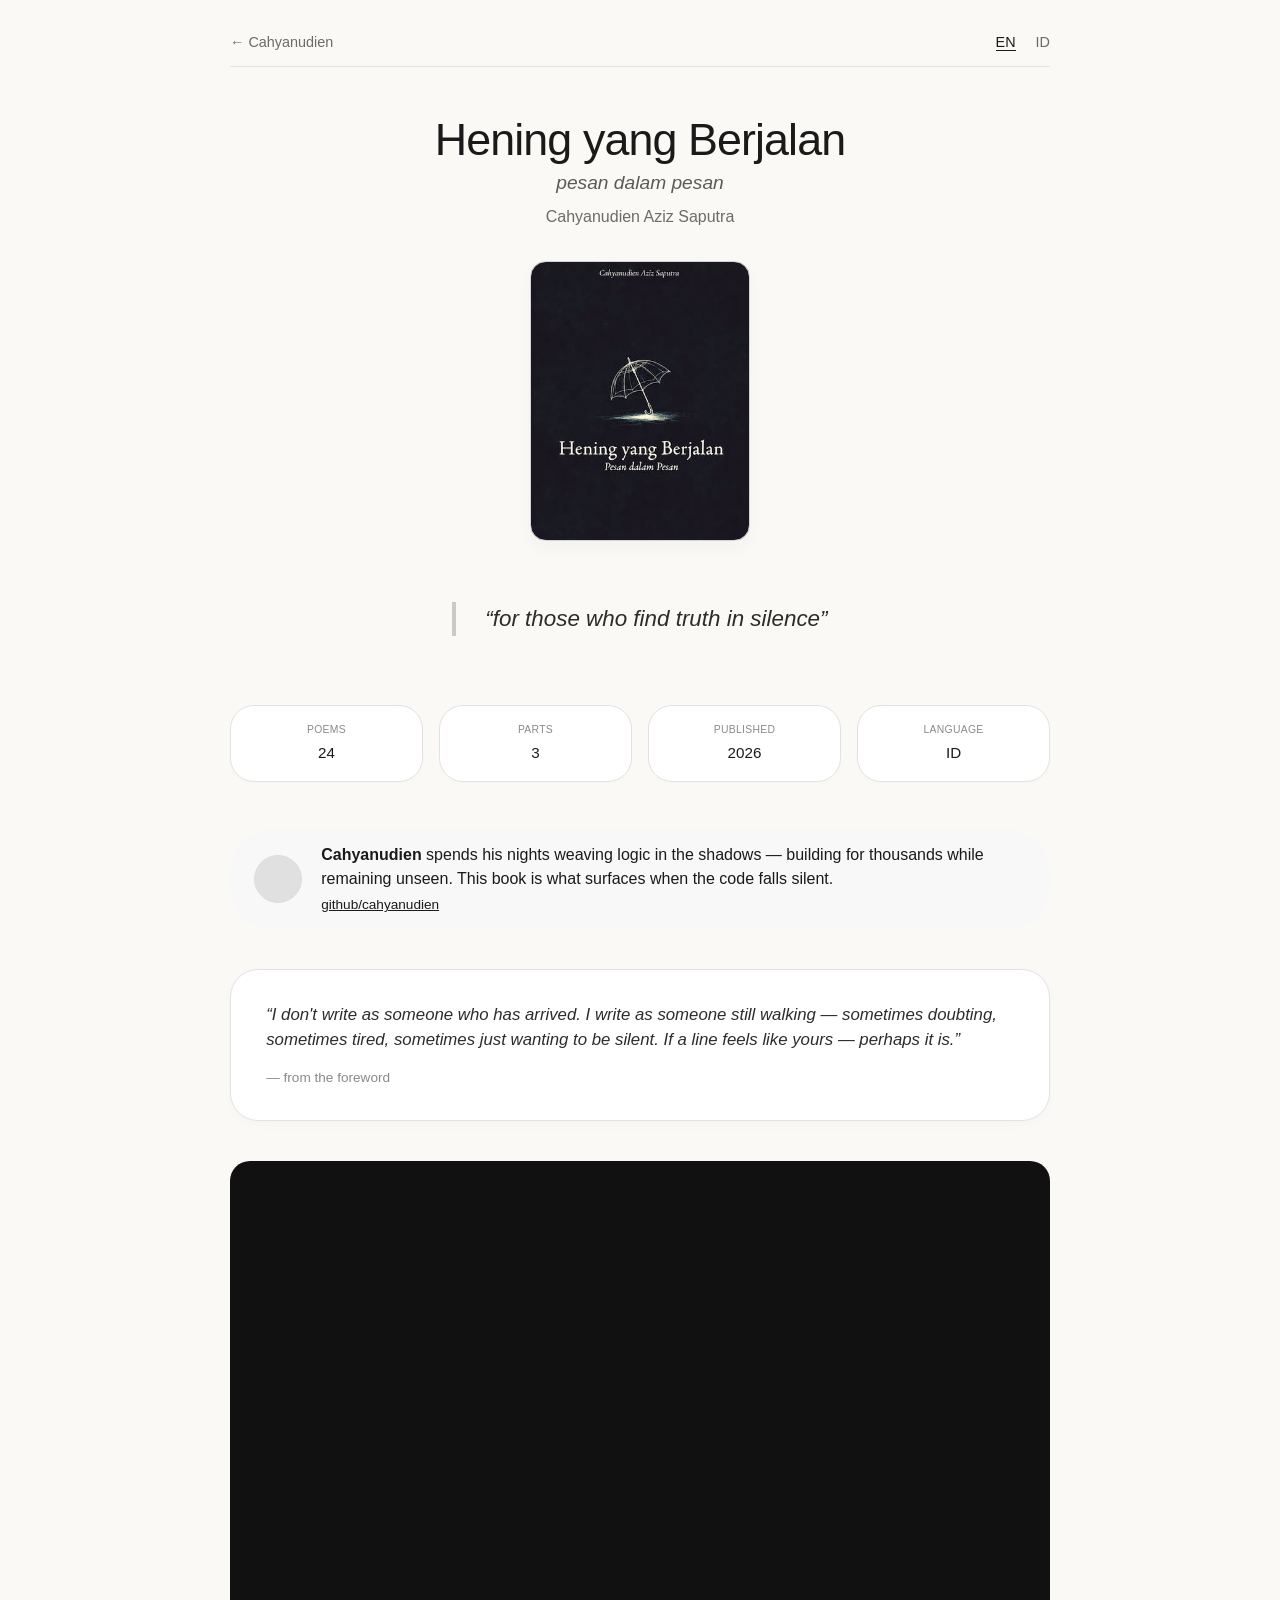
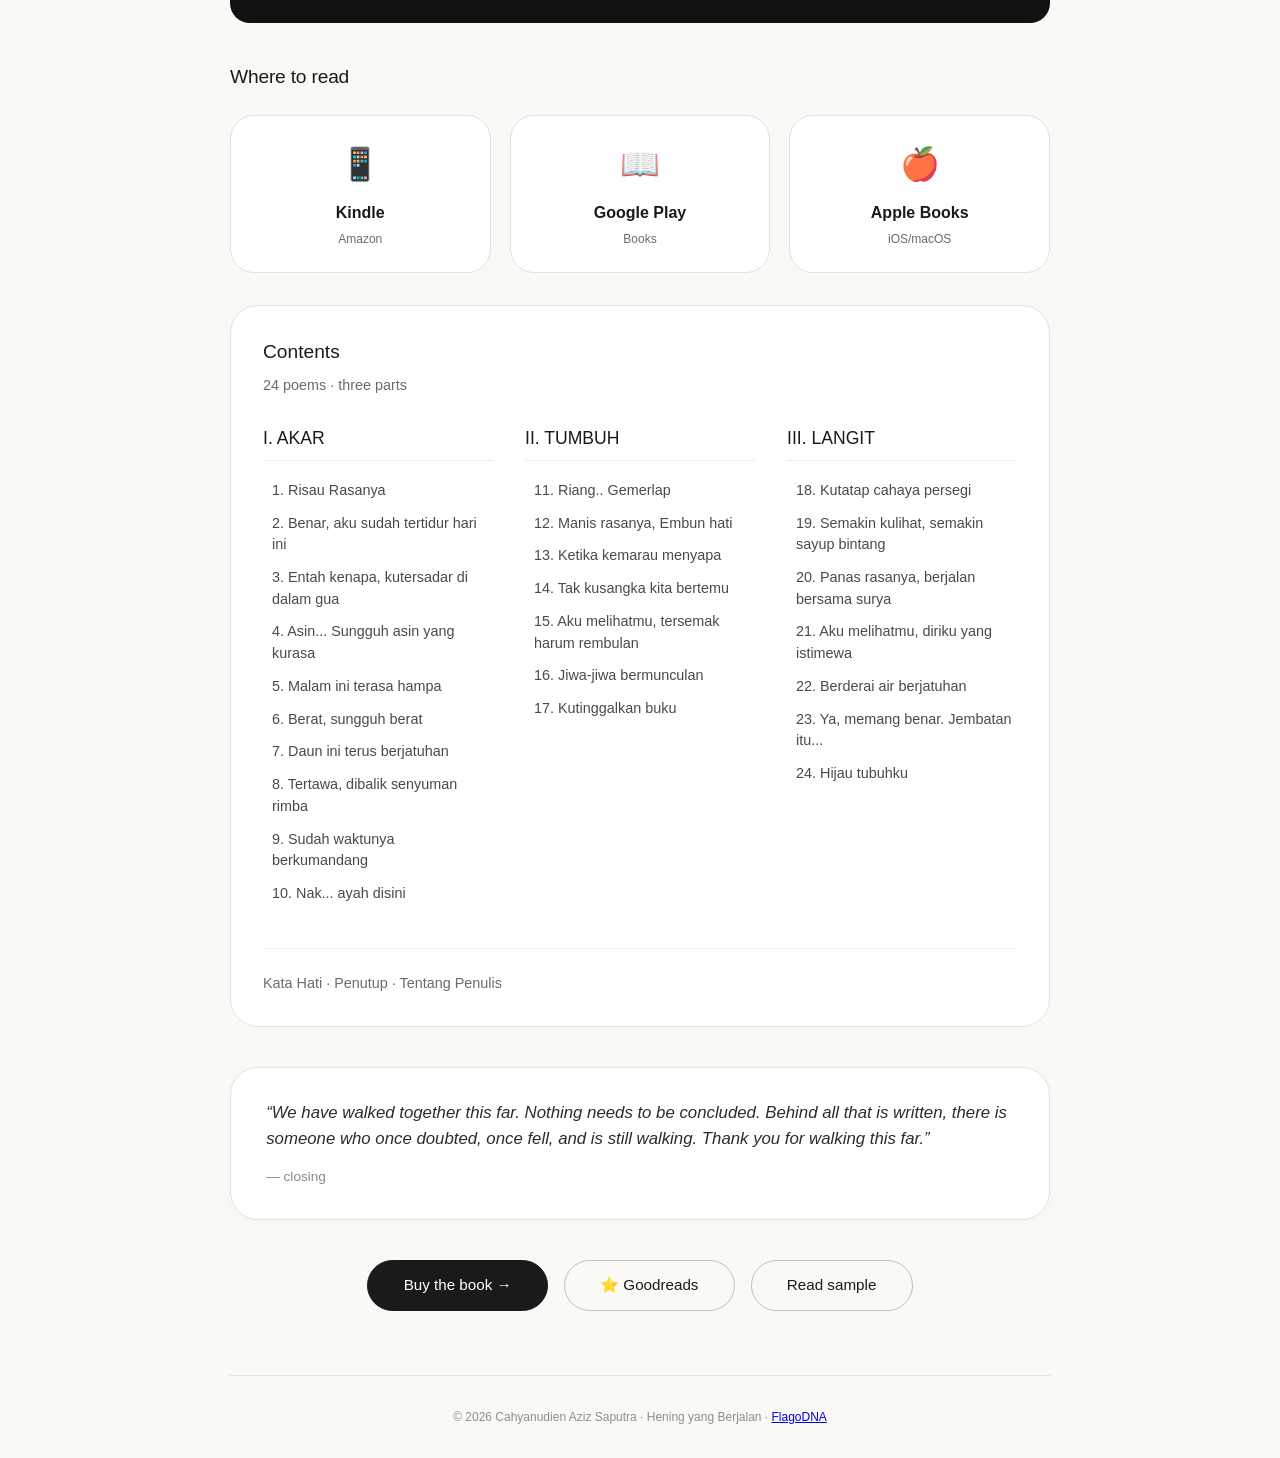
==== index.html @ bdee7c88 "first commit" ====
<!DOCTYPE html>
<html lang="en">
  <head>
    <meta charset="UTF-8" />
    <meta name="viewport" content="width=device-width, initial-scale=1.0" />
    <title>Hening yang Berjalan · Cahyanudien</title>
    <meta
      name="description"
      content="Official landing for the book Hening yang Berjalan by Cahyanudien — poetry born from silence."
    />

    <!-- Favicon -->
    <link rel="icon" type="image/png" href="/favicon.png" />

    <!-- Open Graph / social -->
    <meta
      property="og:title"
      content="Hening yang Berjalan: pesan dalam pesan"
    />
    <meta
      property="og:description"
      content="A book by Cahyanudien — for those who find truth in silence"
    />
    <meta
      property="og:url"
      content="https://github.com/cahyanudien/hening-yang-berjalan"
    />
    <meta property="og:type" content="book" />
    <meta
      property="og:image"
      content="https://github.com/cahyanudien/hening-yang-berjalan/raw/main/assets/cover.jpg"
    />

    <!-- Schema.org for SEO (Book + Person) -->
    <script type="application/ld+json">
      {
        "@context": "https://schema.org",
        "@type": "Book",
        "name": "Hening yang Berjalan: pesan dalam pesan",
        "author": {
          "@type": "Person",
          "name": "Cahyanudien Aziz Saputra",
          "sameAs": [
            "https://flagodna.com",
            "https://github.com/cahyanudien",
            "https://linkedin.com/in/cahyanudien"
          ]
        },
        "description": "A philosophical poetry collection exploring silence, logic, and the unseen.",
        "genre": ["Poetry", "Philosophy"],
        "inLanguage": "en",
        "url": "https://github.com/cahyanudien/hening-yang-berjalan"
      }
    </script>
    <link rel="stylesheet" href="/assets/style.css" />
  </head>
  <body>
    <div class="container">
      <!-- top bar with language switcher -->
      <div class="top-bar">
        <div class="back-home">
          <a href="https://cahyanudien.github.io">← Cahyanudien</a>
        </div>
        <div class="lang-switch">
          <a href="./" class="active">EN</a>
          <a href="./id/">ID</a>
        </div>
      </div>

      <!-- hero section with subtitle -->
      <div class="hero">
        <h1 class="book-title">Hening yang Berjalan</h1>
        <div class="book-subtitle">pesan dalam pesan</div>
        <div class="author-name">Cahyanudien Aziz Saputra</div>
        <div class="cover-block" title="book cover"></div>
        <div class="pull-quote">“for those who find truth in silence”</div>
      </div>

      <!-- info cards (poetry count = 24 poems) -->
      <div class="info-grid">
        <div class="info-card">
          <div class="info-label">poems</div>
          <div class="info-value">24</div>
        </div>
        <div class="info-card">
          <div class="info-label">parts</div>
          <div class="info-value">3</div>
        </div>
        <div class="info-card">
          <div class="info-label">published</div>
          <div class="info-value">2026</div>
        </div>
        <div class="info-card">
          <div class="info-label">language</div>
          <div class="info-value">ID</div>
        </div>
      </div>

      <!-- author snippet -->
      <div class="author-snippet">
        <div class="author-avatar"></div>
        <div>
          <p>
            <strong>Cahyanudien</strong> spends his nights weaving logic in the
            shadows — building for thousands while remaining unseen. This book
            is what surfaces when the code falls silent.
          </p>
          <p style="font-size: 0.85rem; margin-top: 0.3rem">
            <a href="https://github.com/cahyanudien" style="color: #1a1a1a"
              >github/cahyanudien</a
            >
          </p>
        </div>
      </div>

      <!-- INTRO CARD -->
      <div class="intro-card">
        <p>
          “I don't write as someone who has arrived. I write as someone still
          walking — sometimes doubting, sometimes tired, sometimes just wanting
          to be silent. If a line feels like yours — perhaps it is.”
        </p>
        <div class="attribution">— from the foreword</div>
      </div>

      <!-- YouTube embed -->
      <div class="video-wrapper">
        <iframe
          src="https://www.youtube.com/embed/VIDEO_ID"
          title="Hening yang Berjalan"
          allowfullscreen
        ></iframe>
      </div>

      <!-- where to buy / read cards (Apple Books instead of GitHub read) -->
      <div class="section-title" id="purchase-books">Where to read</div>
      <div class="purchase-grid">
        <a href="#" class="purchase-card">
          <span class="purchase-icon">📱</span>
          <span class="purchase-title">Kindle</span>
          <span class="purchase-sub">Amazon</span>
        </a>
        <a href="#" class="purchase-card">
          <span class="purchase-icon">📖</span>
          <span class="purchase-title">Google Play</span>
          <span class="purchase-sub">Books</span>
        </a>
        <a href="#" class="purchase-card">
          <span class="purchase-icon">🍎</span>
          <span class="purchase-title">Apple Books</span>
          <span class="purchase-sub">iOS/macOS</span>
        </a>
      </div>

      <!-- FULL TABLE OF CONTENTS (24 poems) -->
      <div class="toc-full">
        <div style="font-size: 1.2rem; font-weight: 480; margin-bottom: 0.5rem">
          Contents
        </div>
        <div style="color: #6b6b6b; font-size: 0.9rem; margin-bottom: 1rem">
          24 poems · three parts
        </div>

        <div class="toc-grid">
          <!-- Part I: Akar (10 poems) -->
          <div class="toc-part">
            <h3>I. AKAR</h3>
            <ul>
              <li>1. Risau Rasanya</li>
              <li>2. Benar, aku sudah tertidur hari ini</li>
              <li>3. Entah kenapa, kutersadar di dalam gua</li>
              <li>4. Asin... Sungguh asin yang kurasa</li>
              <li>5. Malam ini terasa hampa</li>
              <li>6. Berat, sungguh berat</li>
              <li>7. Daun ini terus berjatuhan</li>
              <li>8. Tertawa, dibalik senyuman rimba</li>
              <li>9. Sudah waktunya berkumandang</li>
              <li>10. Nak... ayah disini</li>
            </ul>
          </div>
          <!-- Part II: Tumbuh (7 poems) -->
          <div class="toc-part">
            <h3>II. TUMBUH</h3>
            <ul>
              <li>11. Riang.. Gemerlap</li>
              <li>12. Manis rasanya, Embun hati</li>
              <li>13. Ketika kemarau menyapa</li>
              <li>14. Tak kusangka kita bertemu</li>
              <li>15. Aku melihatmu, tersemak harum rembulan</li>
              <li>16. Jiwa-jiwa bermunculan</li>
              <li>17. Kutinggalkan buku</li>
            </ul>
          </div>
          <!-- Part III: Langit (7 poems) -->
          <div class="toc-part">
            <h3>III. LANGIT</h3>
            <ul>
              <li>18. Kutatap cahaya persegi</li>
              <li>19. Semakin kulihat, semakin sayup bintang</li>
              <li>20. Panas rasanya, berjalan bersama surya</li>
              <li>21. Aku melihatmu, diriku yang istimewa</li>
              <li>22. Berderai air berjatuhan</li>
              <li>23. Ya, memang benar. Jembatan itu...</li>
              <li>24. Hijau tubuhku</li>
            </ul>
          </div>
        </div>
        <div
          style="
            margin-top: 2rem;
            font-size: 0.9rem;
            color: #6b6b6b;
            border-top: 1px solid #eee;
            padding-top: 1.5rem;
          "
        >
          <span>Kata Hati · Penutup · Tentang Penulis</span>
        </div>
      </div>

      <!-- OUTRO CARD -->
      <div class="outro-card">
        <p>
          “We have walked together this far. Nothing needs to be concluded.
          Behind all that is written, there is someone who once doubted, once
          fell, and is still walking. Thank you for walking this far.”
        </p>
        <div class="attribution">— closing</div>
      </div>

      <!-- call to action buttons -->
      <div class="action-row">
        <a href="#purchase-books" class="btn-primary"> Buy the book → </a>
        <a href="#" class="btn-secondary"> ⭐ Goodreads </a>
        <a href="#" class="btn-secondary"> Read sample </a>
      </div>

      <!-- footer -->
      <div class="footer">
        © 2026 Cahyanudien Aziz Saputra · Hening yang Berjalan ·
        <a href="https://flagodna.com">FlagoDNA</a>
      </div>
    </div>
  </body>
</html>
---- assets/style.css ----
* {
      margin: 0;
      padding: 0;
      box-sizing: border-box;
  }

  body {
      background: #faf9f6;
      color: #1a1a1a;
      font-family: "Inter", -apple-system, BlinkMacSystemFont, "Segoe UI",
          Roboto, sans-serif;
      line-height: 1.5;
      display: flex;
      flex-direction: column;
      align-items: center;
      padding: 2rem 1.2rem;
  }

  .container {
      max-width: 820px;
      width: 100%;
  }

  /* ----- navigation & language ----- */
  .top-bar {
      display: flex;
      justify-content: space-between;
      align-items: center;
      margin-bottom: 3rem;
      padding-bottom: 0.8rem;
      border-bottom: 1px solid #e2e2e2;
      font-size: 0.9rem;
  }

  .back-home a {
      color: #6b6b6b;
      text-decoration: none;
      display: inline-flex;
      align-items: center;
      gap: 0.3rem;
  }

  .back-home a:hover {
      color: #1a1a1a;
  }

  .lang-switch a {
      color: #6b6b6b;
      text-decoration: none;
      margin-left: 1rem;
  }

  .lang-switch a.active {
      color: #1a1a1a;
      font-weight: 500;
      border-bottom: 1px solid #1a1a1a;
  }

  /* ----- hero / cover area ----- */
  .hero {
      display: flex;
      flex-direction: column;
      align-items: center;
      text-align: center;
      margin-bottom: 2.5rem;
  }

  .book-title {
      font-size: 2.8rem;
      font-weight: 470;
      letter-spacing: -0.02em;
      line-height: 1.1;
      margin-bottom: 0.25rem;
  }

  .book-subtitle {
      font-size: 1.2rem;
      font-weight: 350;
      color: #5a5a5a;
      font-style: italic;
      margin-bottom: 0.5rem;
  }

  .author-name {
      font-size: 1rem;
      color: #6b6b6b;
      margin-bottom: 2rem;
  }

  .cover-block {
      width: 220px;
      height: 280px;
      background: #eaeae5;
      border: 1px solid #d4d4d4;
      border-radius: 16px;
      display: flex;
      align-items: center;
      justify-content: center;
      color: #6b6b6b;
      font-style: italic;
      font-size: 0.9rem;
      box-shadow: 0 8px 20px rgba(0, 0, 0, 0.03);
      margin-bottom: 2rem;
      background-image: url("/assets/cover.jpg");
      background-size: cover;
      background-position: center;
  }

  .pull-quote {
      font-size: 1.4rem;
      font-style: italic;
      color: #2c2c2c;
      max-width: 580px;
      margin: 1.8rem auto;
      border-left: 4px solid #c9c9c9;
      padding-left: 1.8rem;
      text-align: left;
      font-weight: 350;
  }

  /* ----- info cards (minimal stats) ----- */
  .info-grid {
      display: grid;
      grid-template-columns: repeat(4, 1fr);
      gap: 1rem;
      margin: 2.5rem 0 3rem 0;
  }

  .info-card {
      background: #ffffff;
      border: 1px solid #e2e2e2;
      border-radius: 24px;
      padding: 1rem 0.5rem;
      text-align: center;
      box-shadow: 0 2px 6px rgba(0, 0, 0, 0.01);
  }

  .info-label {
      font-size: 0.65rem;
      text-transform: uppercase;
      letter-spacing: 0.03em;
      color: #8a8a8a;
      margin-bottom: 0.3rem;
  }

  .info-value {
      font-size: 0.95rem;
      font-weight: 450;
      color: #1a1a1a;
  }

  /* ----- youtube embed (responsive) ----- */
  .video-wrapper {
      margin: 2.5rem 0;
      position: relative;
      padding-bottom: 56.25%;
      height: 0;
      background: #111;
      border-radius: 20px;
      overflow: hidden;
  }

  .video-wrapper iframe {
      position: absolute;
      top: 0;
      left: 0;
      width: 100%;
      height: 100%;
      border: 0;
  }

  /* ----- purchase cards (kindle, apple books, github) ----- */
  .section-title {
      font-size: 1.2rem;
      font-weight: 480;
      margin: 2.5rem 0 1.2rem 0;
      letter-spacing: -0.01em;
  }

  .purchase-grid {
      display: grid;
      grid-template-columns: repeat(3, 1fr);
      gap: 1.2rem;
      margin: 1.5rem 0;
  }

  .purchase-card {
      background: #ffffff;
      border: 1px solid #e2e2e2;
      border-radius: 24px;
      padding: 1.5rem 1rem;
      text-decoration: none;
      color: inherit;
      display: flex;
      flex-direction: column;
      align-items: center;
      text-align: center;
      transition: all 0.2s;
  }

  .purchase-card:hover {
      border-color: #a0a0a0;
      transform: translateY(-3px);
      box-shadow: 0 12px 24px -12px rgba(0, 0, 0, 0.15);
  }

  .purchase-icon {
      font-size: 2rem;
      margin-bottom: 0.8rem;
      opacity: 0.8;
  }

  .purchase-title {
      font-weight: 600;
      font-size: 1rem;
      margin-bottom: 0.3rem;
  }

  .purchase-sub {
      font-size: 0.75rem;
      color: #6b6b6b;
  }

  /* ----- cards (intro, outro) ----- */
  .intro-card,
  .outro-card {
      background: #ffffff;
      border: 1px solid #e2e2e2;
      border-radius: 28px;
      padding: 2rem 2.2rem;
      margin: 2.5rem 0;
      box-shadow: 0 4px 12px rgba(0, 0, 0, 0.02);
  }

  .intro-card p,
  .outro-card p {
      font-size: 1.05rem;
      color: #2c2c2c;
      margin-bottom: 1rem;
      font-style: italic;
  }

  .intro-card .attribution,
  .outro-card .attribution {
      font-size: 0.85rem;
      color: #8a8a8a;
      font-style: normal;
      margin-top: 0.8rem;
  }

  /* ----- TOC with mobile scroll fix (shows all content) ----- */
  .toc-full {
      background: #ffffff;
      border: 1px solid #e2e2e2;
      border-radius: 28px;
      padding: 2rem;
      margin: 2rem 0;
  }

  .toc-grid {
      display: grid;
      grid-template-columns: repeat(3, 1fr);
      gap: 2rem;
      margin-top: 1.8rem;
  }

  .toc-part h3 {
      font-size: 1.1rem;
      font-weight: 500;
      margin-bottom: 1.2rem;
      color: #1a1a1a;
      border-bottom: 1px solid #eee;
      padding-bottom: 0.5rem;
  }

  .toc-part ul {
      list-style: none;
  }

  .toc-part li {
      font-size: 0.9rem;
      color: #4a4a4a;
      margin-bottom: 0.7rem;
      padding-left: 0.5rem;
      border-left: 1px solid transparent;
      transition: border 0.1s;
  }

  .toc-part li:hover {
      border-left-color: #a0a0a0;
  }

  /* mobile fix */
  @media (max-width: 600px) {
      .toc-grid {
          grid-template-columns: 1fr;
          gap: 1.5rem;
      }

      .purchase-grid {
          grid-template-columns: 1fr;
      }

      .info-grid {
          grid-template-columns: repeat(2, 1fr);
      }
  }

  /* author snippet */
  .author-snippet {
      display: flex;
      gap: 1.2rem;
      align-items: center;
      background: #f8f8f8;
      border-radius: 40px;
      padding: 0.8rem 1.5rem;
      margin: 1.5rem 0;
  }

  .author-avatar {
      width: 48px;
      height: 48px;
      background: #e0e0e0;
      border-radius: 50%;
      background-image: url("https://avatars.githubusercontent.com/cahyanudien");
      background-size: cover;
      background-position: center;
      border: 1px solid #ddd;
      flex-shrink: 0;
  }

  /* ----- action buttons ----- */
  .action-row {
      display: flex;
      flex-wrap: wrap;
      gap: 1rem;
      justify-content: center;
      margin: 2rem 0;
  }

  .btn-primary {
      background: #1a1a1a;
      color: white;
      padding: 0.8rem 2.2rem;
      border-radius: 40px;
      text-decoration: none;
      font-size: 0.95rem;
      border: 1px solid #1a1a1a;
      transition: 0.2s;
  }

  .btn-primary:hover {
      background: #333;
  }

  .btn-secondary {
      background: transparent;
      color: #1a1a1a;
      padding: 0.8rem 2.2rem;
      border-radius: 40px;
      text-decoration: none;
      font-size: 0.95rem;
      border: 1px solid #c0c0c0;
      transition: 0.2s;
  }

  .btn-secondary:hover {
      border-color: #1a1a1a;
  }

  /* footer */
  .footer {
      margin-top: 4rem;
      font-size: 0.75rem;
      color: #8f8f8f;
      border-top: 1px solid #e2e2e2;
      padding-top: 2rem;
      text-align: center;
  }
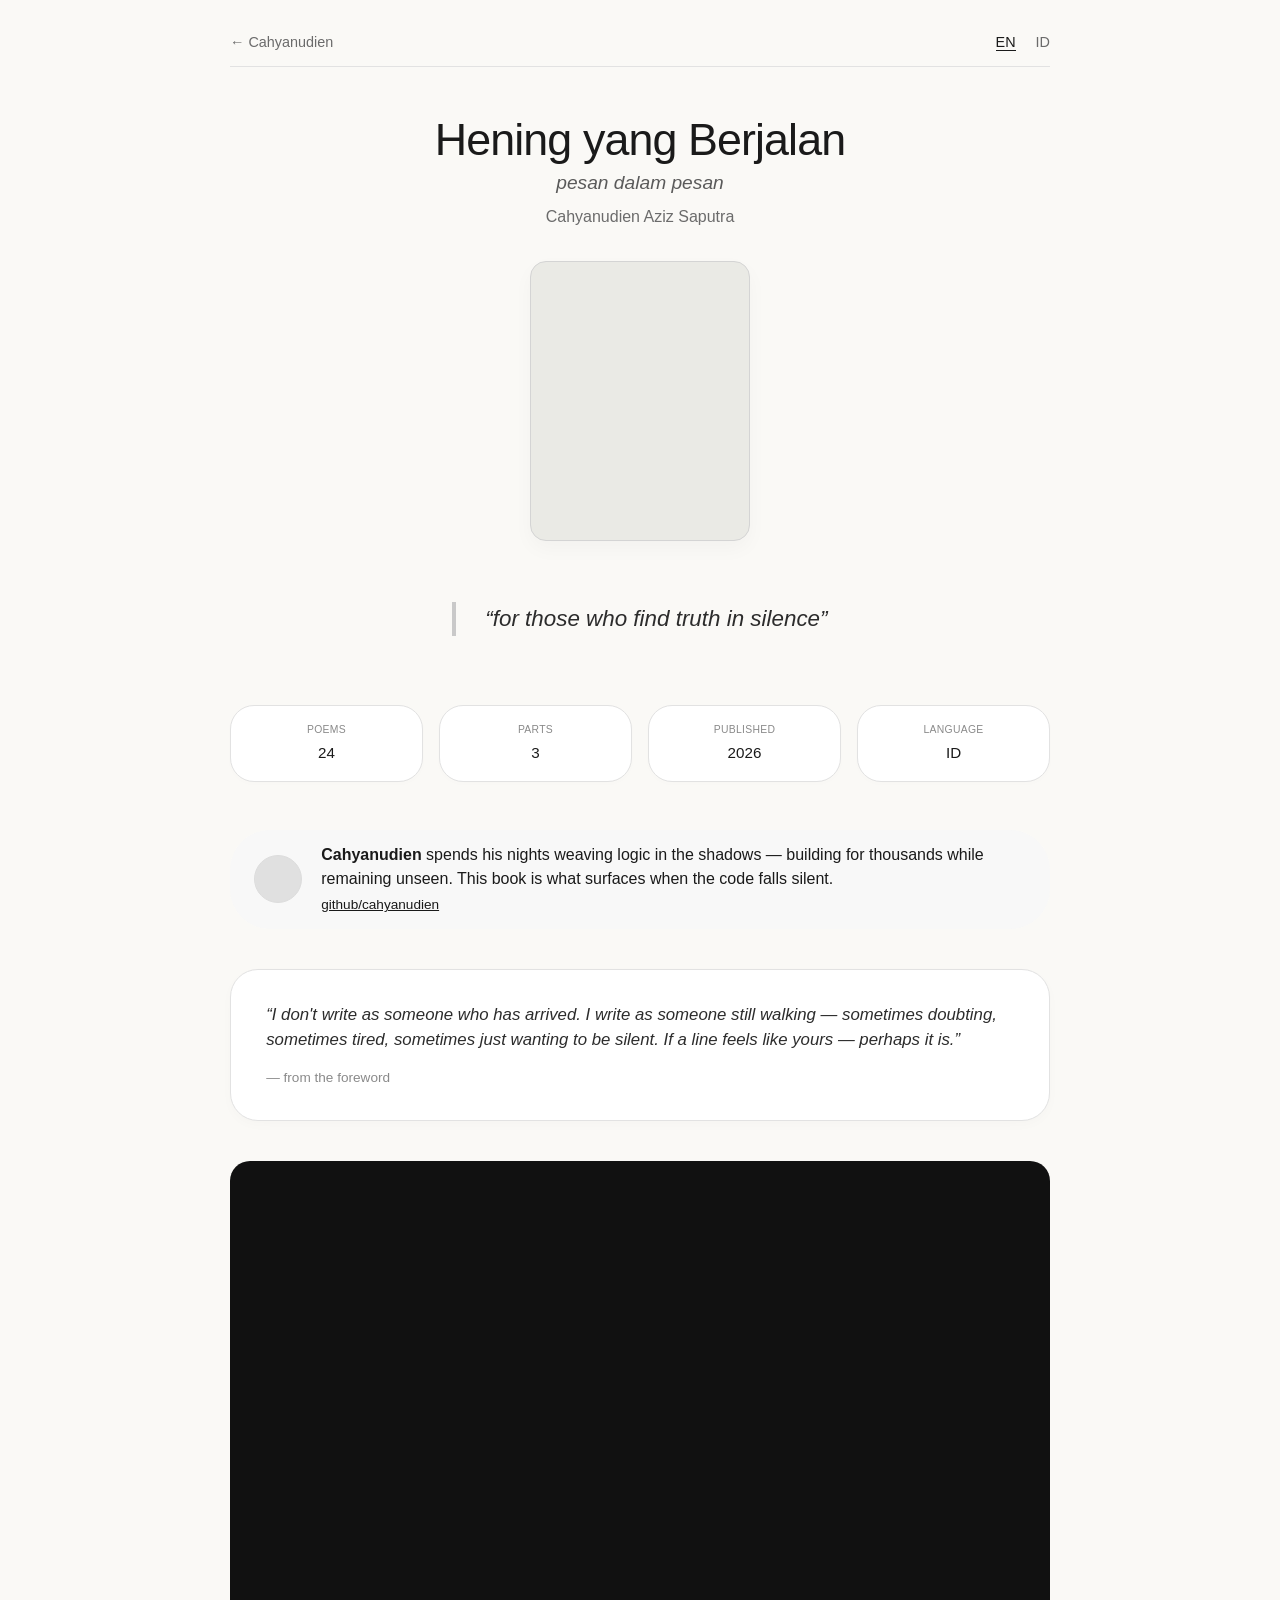
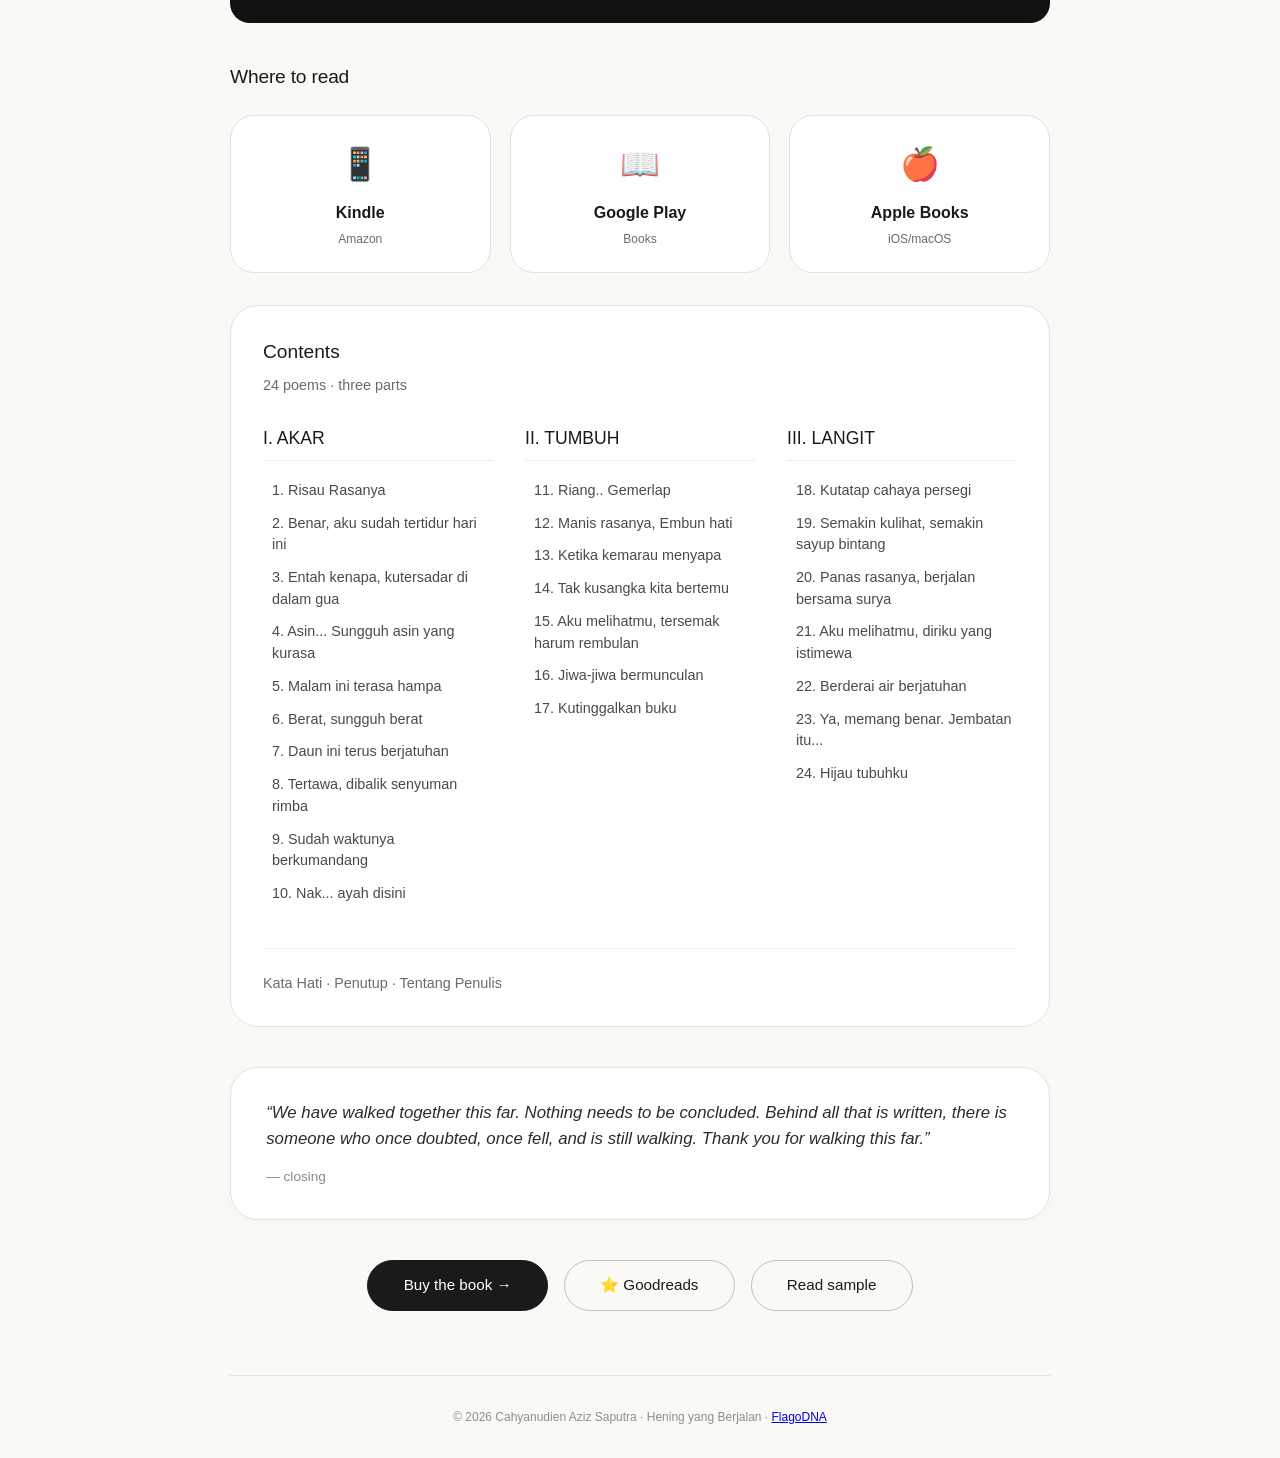
==== commit 77550544: "update url" ====
--- a/index.html
+++ b/index.html
@@ -10,7 +10,7 @@
     />
 
     <!-- Favicon -->
-    <link rel="icon" type="image/png" href="/favicon.png" />
+    <link rel="icon" type="image/png" href="./favicon.png" />
 
     <!-- Open Graph / social -->
     <meta
@@ -52,7 +52,7 @@
         "url": "https://github.com/cahyanudien/hening-yang-berjalan"
       }
     </script>
-    <link rel="stylesheet" href="/assets/style.css" />
+    <link rel="stylesheet" href="./assets/style.css" />
   </head>
   <body>
     <div class="container">
--- a/assets/style.css
+++ b/assets/style.css
@@ -101,7 +101,7 @@
       font-size: 0.9rem;
       box-shadow: 0 8px 20px rgba(0, 0, 0, 0.03);
       margin-bottom: 2rem;
-      background-image: url("/assets/cover.jpg");
+      background-image: url("./assets/cover.jpg");
       background-size: cover;
       background-position: center;
   }
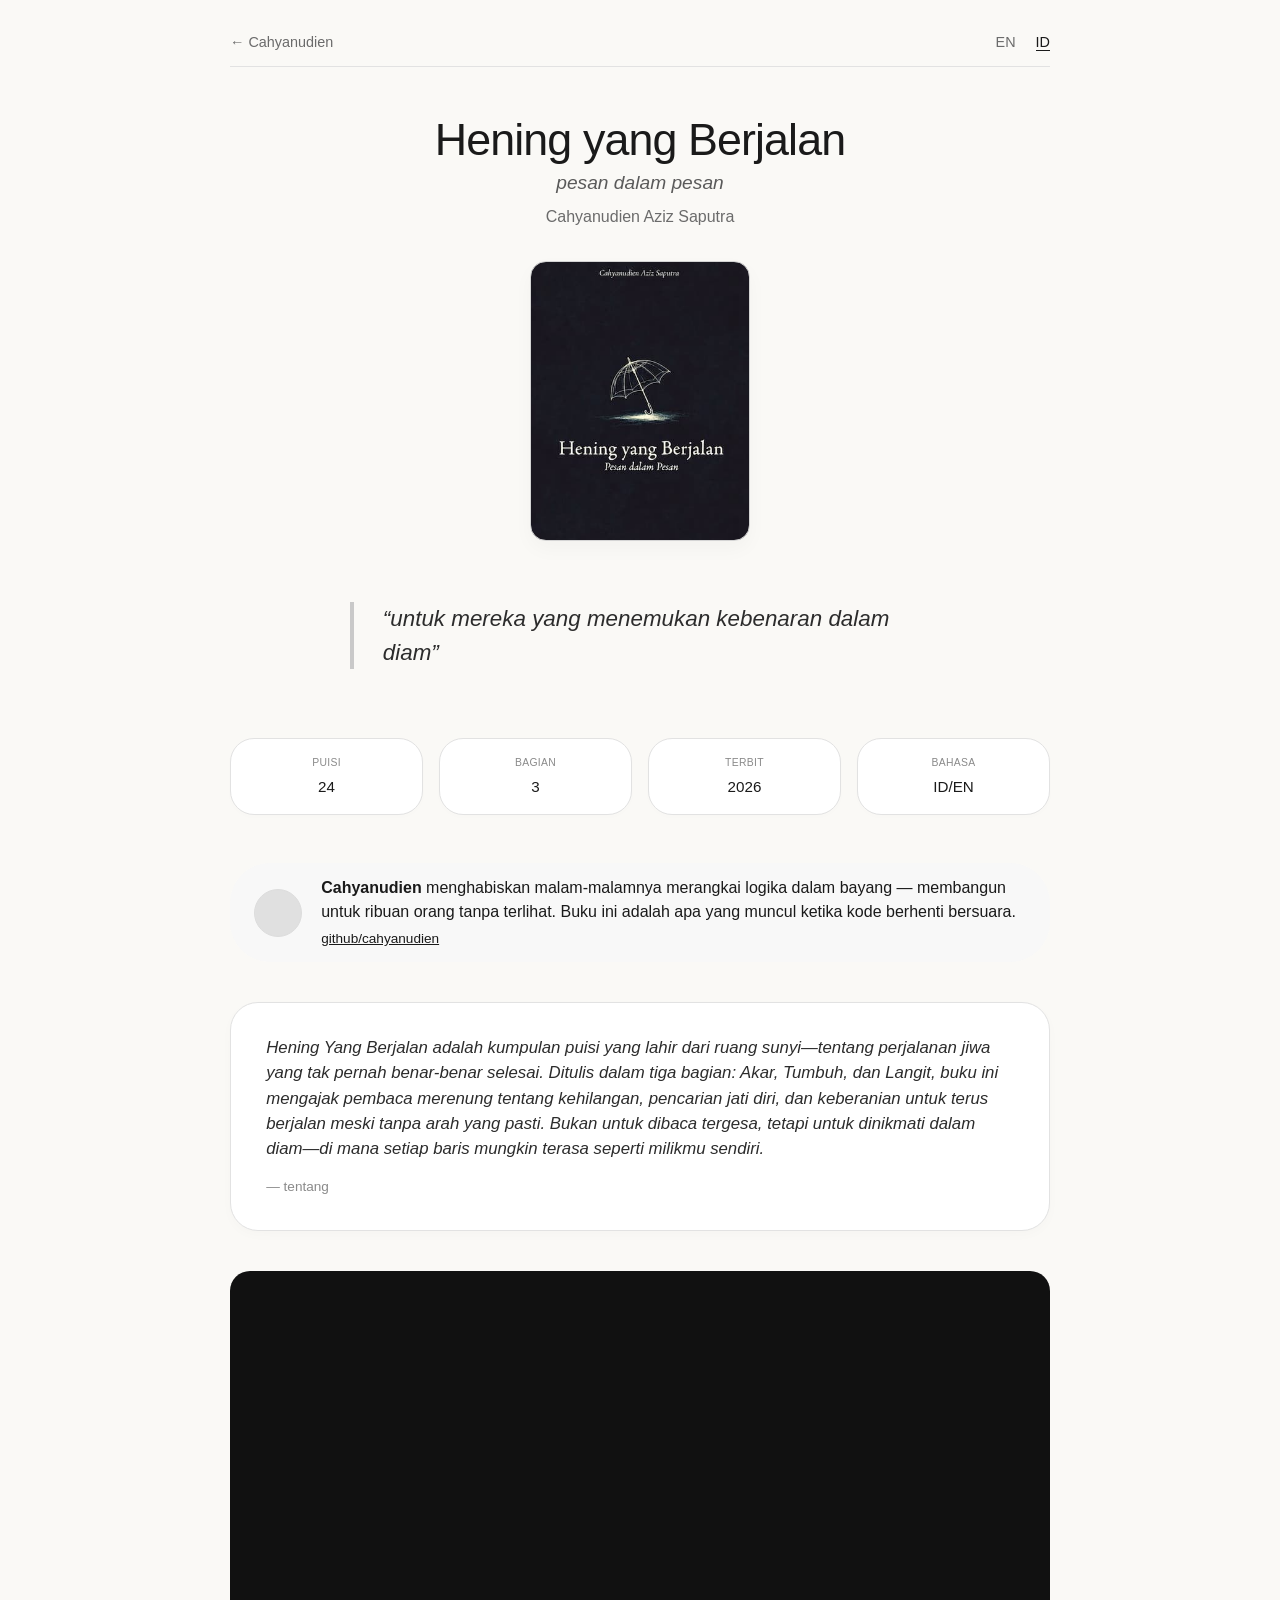
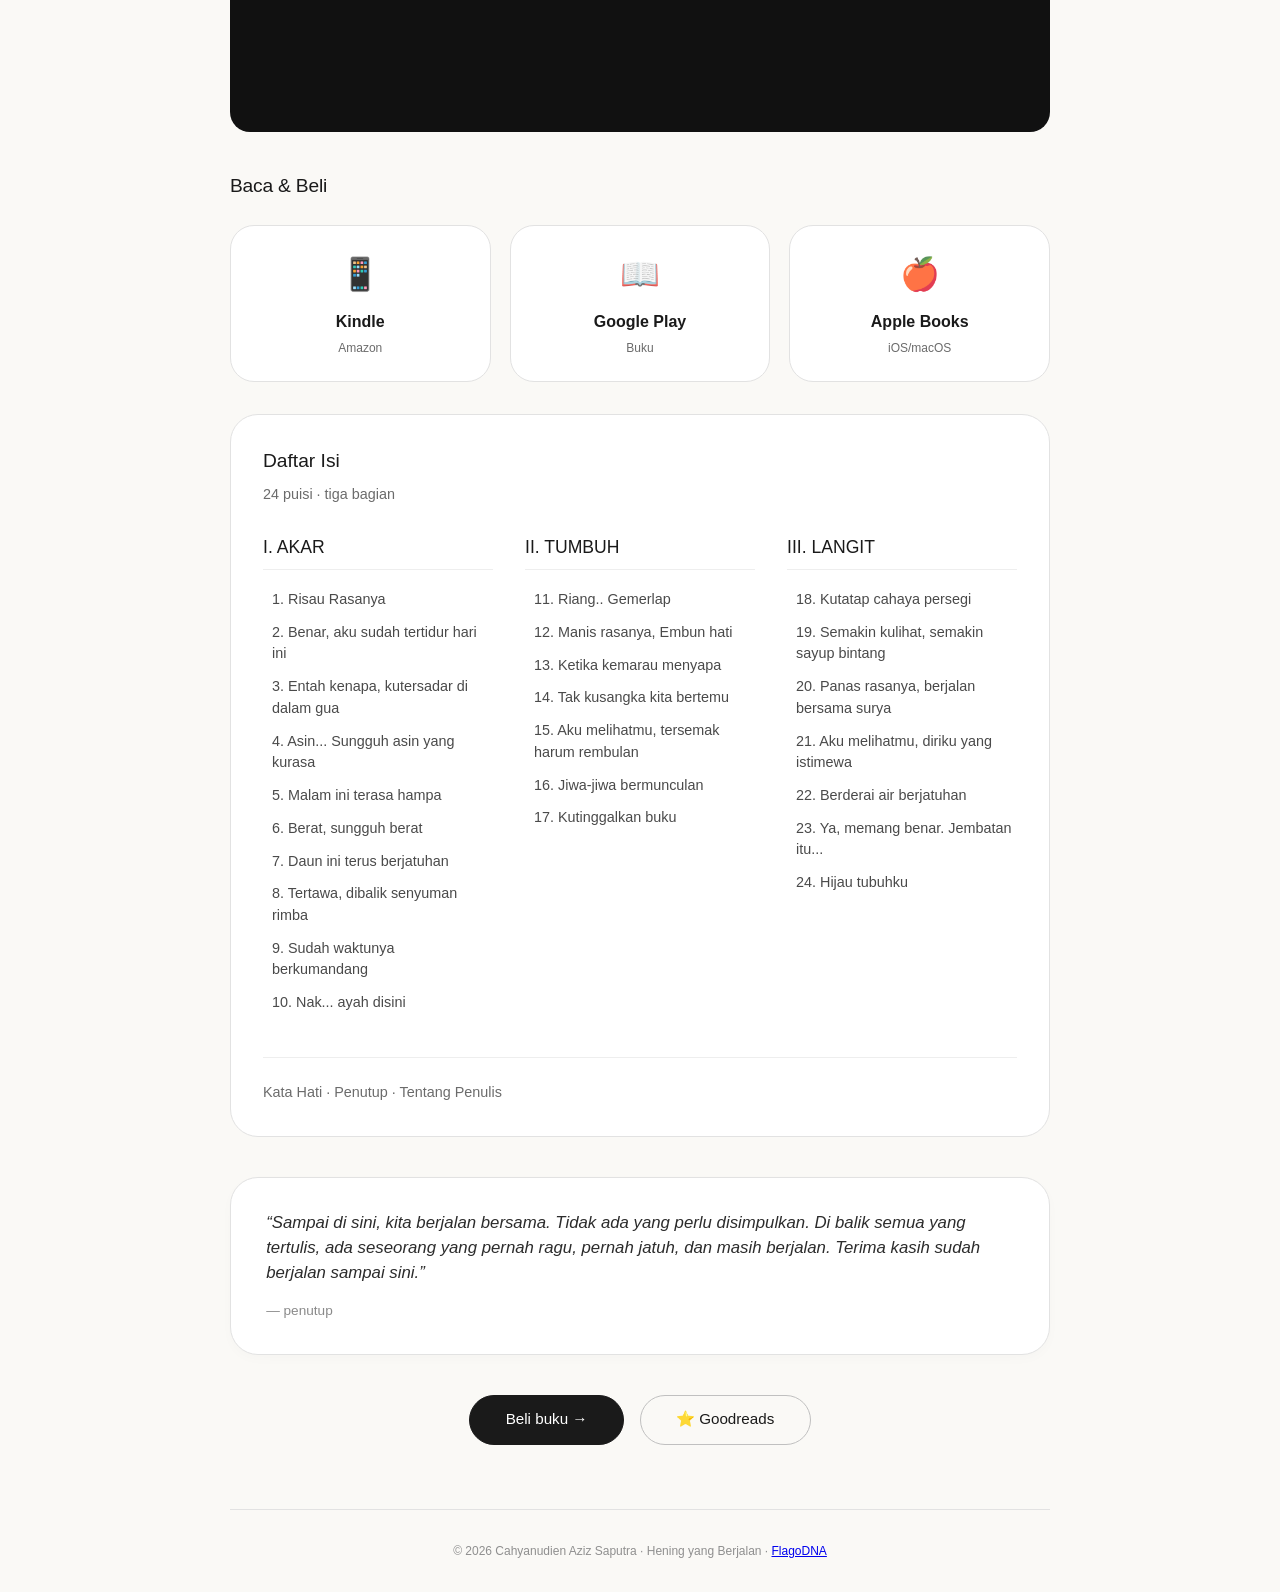
==== commit 4b41adff: "default : indo" ====
--- a/index.html
+++ b/index.html
@@ -1,12 +1,12 @@
 <!DOCTYPE html>
-<html lang="en">
+<html lang="id">
   <head>
     <meta charset="UTF-8" />
     <meta name="viewport" content="width=device-width, initial-scale=1.0" />
     <title>Hening yang Berjalan · Cahyanudien</title>
     <meta
       name="description"
-      content="Official landing for the book Hening yang Berjalan by Cahyanudien — poetry born from silence."
+      content="Landing page resmi untuk buku Hening yang Berjalan karya Cahyanudien — puisi yang lahir dari keheningan."
     />
 
     <!-- Favicon -->
@@ -19,7 +19,7 @@
     />
     <meta
       property="og:description"
-      content="A book by Cahyanudien — for those who find truth in silence"
+      content="Buku karya Cahyanudien — untuk mereka yang menemukan kebenaran dalam diam"
     />
     <meta
       property="og:url"
@@ -28,7 +28,7 @@
     <meta property="og:type" content="book" />
     <meta
       property="og:image"
-      content="https://github.com/cahyanudien/hening-yang-berjalan/raw/main/assets/cover.jpg"
+      content="https://github.com/cahyanudien/hening-yang-berjalan/raw/main/assets/cover-id.jpg"
     />
 
     <!-- Schema.org for SEO (Book + Person) -->
@@ -46,9 +46,9 @@
             "https://linkedin.com/in/cahyanudien"
           ]
         },
-        "description": "A philosophical poetry collection exploring silence, logic, and the unseen.",
-        "genre": ["Poetry", "Philosophy"],
-        "inLanguage": "en",
+        "description": "Kumpulan puisi filosofis yang mengeksplorasi keheningan, logika, dan yang tak terlihat.",
+        "genre": ["Puisi", "Filosofi"],
+        "inLanguage": "id",
         "url": "https://github.com/cahyanudien/hening-yang-berjalan"
       }
     </script>
@@ -62,8 +62,8 @@
           <a href="https://cahyanudien.github.io">← Cahyanudien</a>
         </div>
         <div class="lang-switch">
-          <a href="./" class="active">EN</a>
-          <a href="./id/">ID</a>
+          <a href="https://cahyanudien.github.io/stillness-that-walks">EN</a>
+          <a href="./" class="active">ID</a>
         </div>
       </div>
 
@@ -72,27 +72,29 @@
         <h1 class="book-title">Hening yang Berjalan</h1>
         <div class="book-subtitle">pesan dalam pesan</div>
         <div class="author-name">Cahyanudien Aziz Saputra</div>
-        <div class="cover-block" title="book cover"></div>
-        <div class="pull-quote">“for those who find truth in silence”</div>
+        <div class="cover-block-id" title="sampul buku"></div>
+        <div class="pull-quote">
+          “untuk mereka yang menemukan kebenaran dalam diam”
+        </div>
       </div>
 
       <!-- info cards (poetry count = 24 poems) -->
       <div class="info-grid">
         <div class="info-card">
-          <div class="info-label">poems</div>
+          <div class="info-label">puisi</div>
           <div class="info-value">24</div>
         </div>
         <div class="info-card">
-          <div class="info-label">parts</div>
+          <div class="info-label">bagian</div>
           <div class="info-value">3</div>
         </div>
         <div class="info-card">
-          <div class="info-label">published</div>
+          <div class="info-label">terbit</div>
           <div class="info-value">2026</div>
         </div>
         <div class="info-card">
-          <div class="info-label">language</div>
-          <div class="info-value">ID</div>
+          <div class="info-label">bahasa</div>
+          <div class="info-value">ID/EN</div>
         </div>
       </div>
 
@@ -101,9 +103,9 @@
         <div class="author-avatar"></div>
         <div>
           <p>
-            <strong>Cahyanudien</strong> spends his nights weaving logic in the
-            shadows — building for thousands while remaining unseen. This book
-            is what surfaces when the code falls silent.
+            <strong>Cahyanudien</strong> menghabiskan malam-malamnya merangkai
+            logika dalam bayang — membangun untuk ribuan orang tanpa terlihat.
+            Buku ini adalah apa yang muncul ketika kode berhenti bersuara.
           </p>
           <p style="font-size: 0.85rem; margin-top: 0.3rem">
             <a href="https://github.com/cahyanudien" style="color: #1a1a1a"
@@ -116,24 +118,28 @@
       <!-- INTRO CARD -->
       <div class="intro-card">
         <p>
-          “I don't write as someone who has arrived. I write as someone still
-          walking — sometimes doubting, sometimes tired, sometimes just wanting
-          to be silent. If a line feels like yours — perhaps it is.”
+          Hening Yang Berjalan adalah kumpulan puisi yang lahir dari ruang
+          sunyi—tentang perjalanan jiwa yang tak pernah benar-benar selesai.
+          Ditulis dalam tiga bagian: Akar, Tumbuh, dan Langit, buku ini mengajak
+          pembaca merenung tentang kehilangan, pencarian jati diri, dan
+          keberanian untuk terus berjalan meski tanpa arah yang pasti. Bukan
+          untuk dibaca tergesa, tetapi untuk dinikmati dalam diam—di mana setiap
+          baris mungkin terasa seperti milikmu sendiri.
         </p>
-        <div class="attribution">— from the foreword</div>
+        <div class="attribution">— tentang</div>
       </div>
 
       <!-- YouTube embed -->
       <div class="video-wrapper">
         <iframe
-          src="https://www.youtube.com/embed/VIDEO_ID"
+          src="https://www.youtube.com/embed/9e-lZb7sZG0"
           title="Hening yang Berjalan"
           allowfullscreen
         ></iframe>
       </div>
 
-      <!-- where to buy / read cards (Apple Books instead of GitHub read) -->
-      <div class="section-title" id="purchase-books">Where to read</div>
+      <!-- where to buy / read cards -->
+      <div class="section-title" id="purchase-books">Baca & Beli</div>
       <div class="purchase-grid">
         <a href="#" class="purchase-card">
           <span class="purchase-icon">📱</span>
@@ -143,7 +149,7 @@
         <a href="#" class="purchase-card">
           <span class="purchase-icon">📖</span>
           <span class="purchase-title">Google Play</span>
-          <span class="purchase-sub">Books</span>
+          <span class="purchase-sub">Buku</span>
         </a>
         <a href="#" class="purchase-card">
           <span class="purchase-icon">🍎</span>
@@ -155,10 +161,10 @@
       <!-- FULL TABLE OF CONTENTS (24 poems) -->
       <div class="toc-full">
         <div style="font-size: 1.2rem; font-weight: 480; margin-bottom: 0.5rem">
-          Contents
+          Daftar Isi
         </div>
         <div style="color: #6b6b6b; font-size: 0.9rem; margin-bottom: 1rem">
-          24 poems · three parts
+          24 puisi · tiga bagian
         </div>
 
         <div class="toc-grid">
@@ -221,18 +227,19 @@
       <!-- OUTRO CARD -->
       <div class="outro-card">
         <p>
-          “We have walked together this far. Nothing needs to be concluded.
-          Behind all that is written, there is someone who once doubted, once
-          fell, and is still walking. Thank you for walking this far.”
+          “Sampai di sini, kita berjalan bersama. Tidak ada yang perlu
+          disimpulkan. Di balik semua yang tertulis, ada seseorang yang pernah
+          ragu, pernah jatuh, dan masih berjalan. Terima kasih sudah berjalan
+          sampai sini.”
         </p>
-        <div class="attribution">— closing</div>
+        <div class="attribution">— penutup</div>
       </div>
 
       <!-- call to action buttons -->
       <div class="action-row">
-        <a href="#purchase-books" class="btn-primary"> Buy the book → </a>
+        <a href="#purchase-books" class="btn-primary"> Beli buku → </a>
         <a href="#" class="btn-secondary"> ⭐ Goodreads </a>
-        <a href="#" class="btn-secondary"> Read sample </a>
+        <!-- <a href="#" class="btn-secondary"> Baca sampel </a> -->
       </div>
 
       <!-- footer -->
--- a/assets/style.css
+++ b/assets/style.css
@@ -87,7 +87,7 @@
       margin-bottom: 2rem;
   }
 
-  .cover-block {
+  .cover-block-id {
       width: 220px;
       height: 280px;
       background: #eaeae5;
@@ -101,7 +101,26 @@
       font-size: 0.9rem;
       box-shadow: 0 8px 20px rgba(0, 0, 0, 0.03);
       margin-bottom: 2rem;
-      background-image: url("./assets/cover.jpg");
+      background-image: url("https://cahyanudien.github.io/hening-yang-berjalan/assets/cover-id.jpg");
+      background-size: cover;
+      background-position: center;
+  }
+
+  .cover-block-en {
+      width: 220px;
+      height: 280px;
+      background: #eaeae5;
+      border: 1px solid #d4d4d4;
+      border-radius: 16px;
+      display: flex;
+      align-items: center;
+      justify-content: center;
+      color: #6b6b6b;
+      font-style: italic;
+      font-size: 0.9rem;
+      box-shadow: 0 8px 20px rgba(0, 0, 0, 0.03);
+      margin-bottom: 2rem;
+      background-image: url("https://cahyanudien.github.io/hening-yang-berjalan/assets/cover-en.jpg");
       background-size: cover;
       background-position: center;
   }
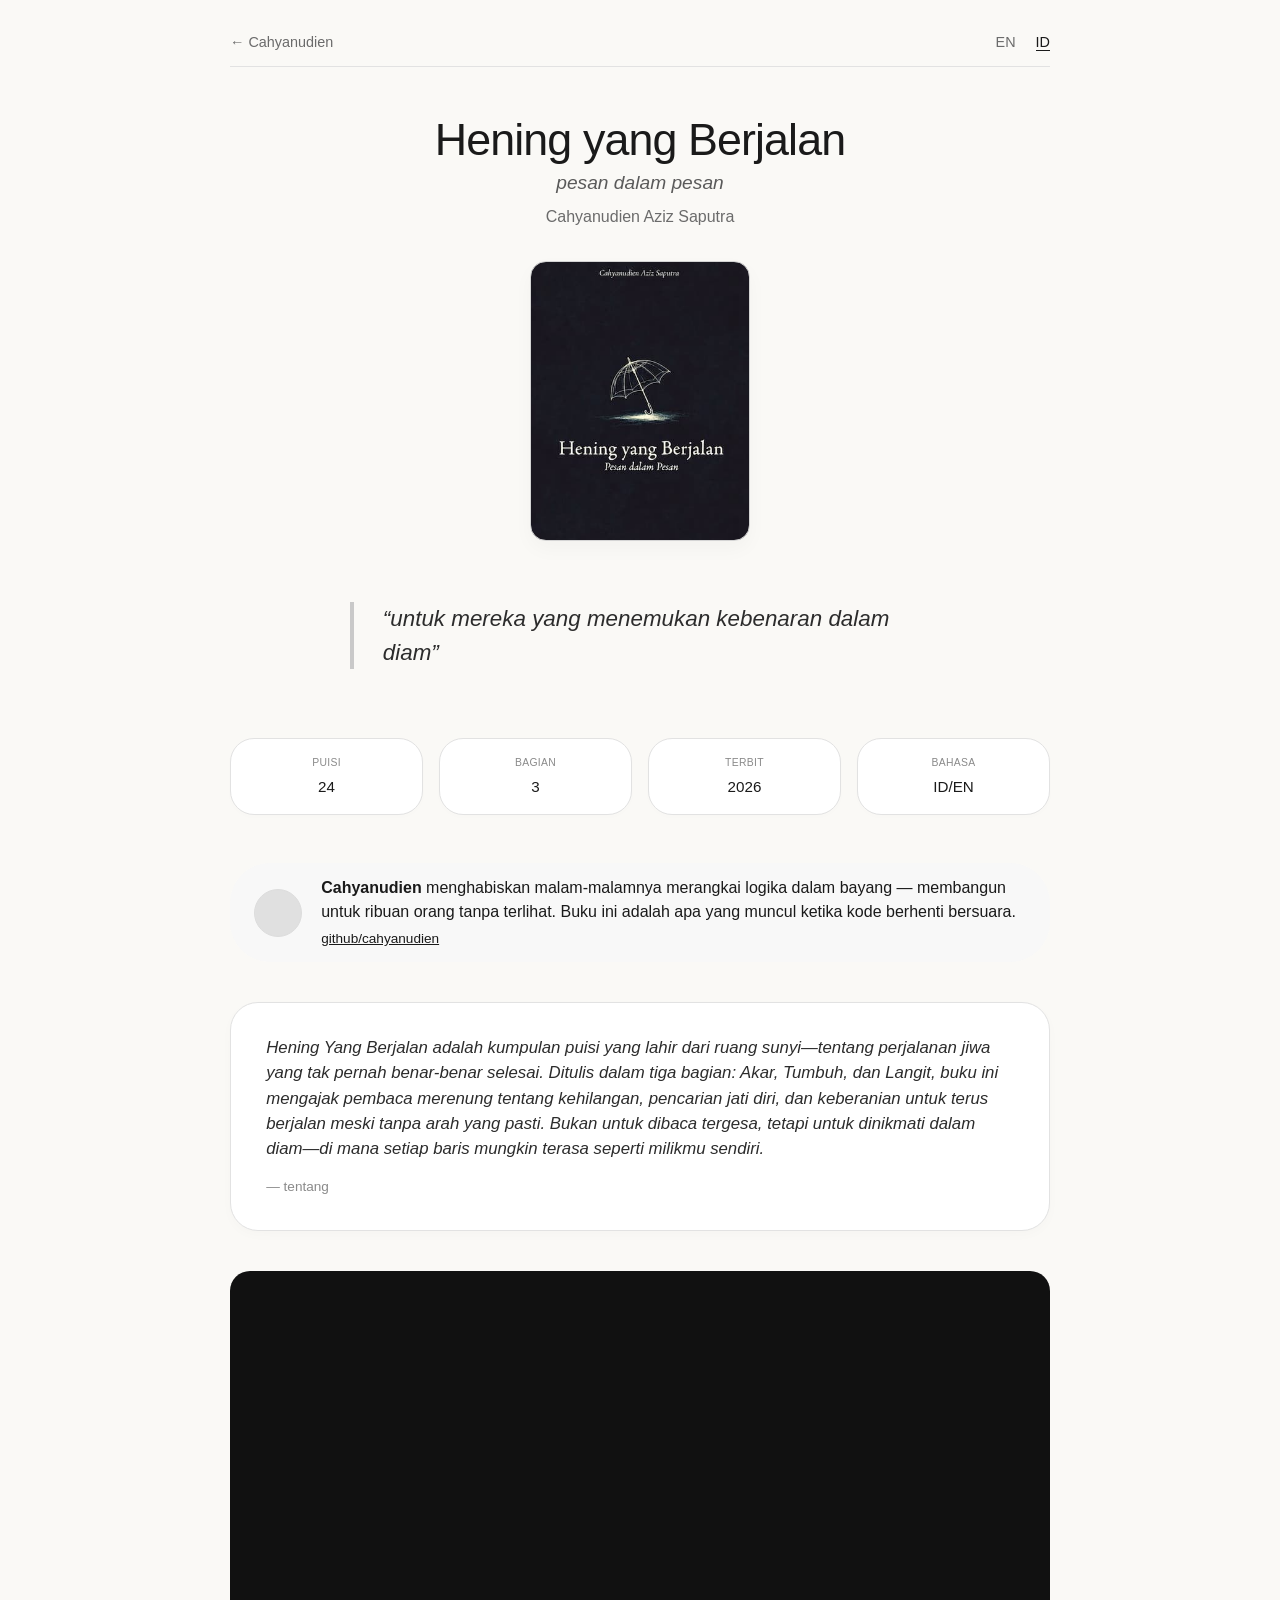
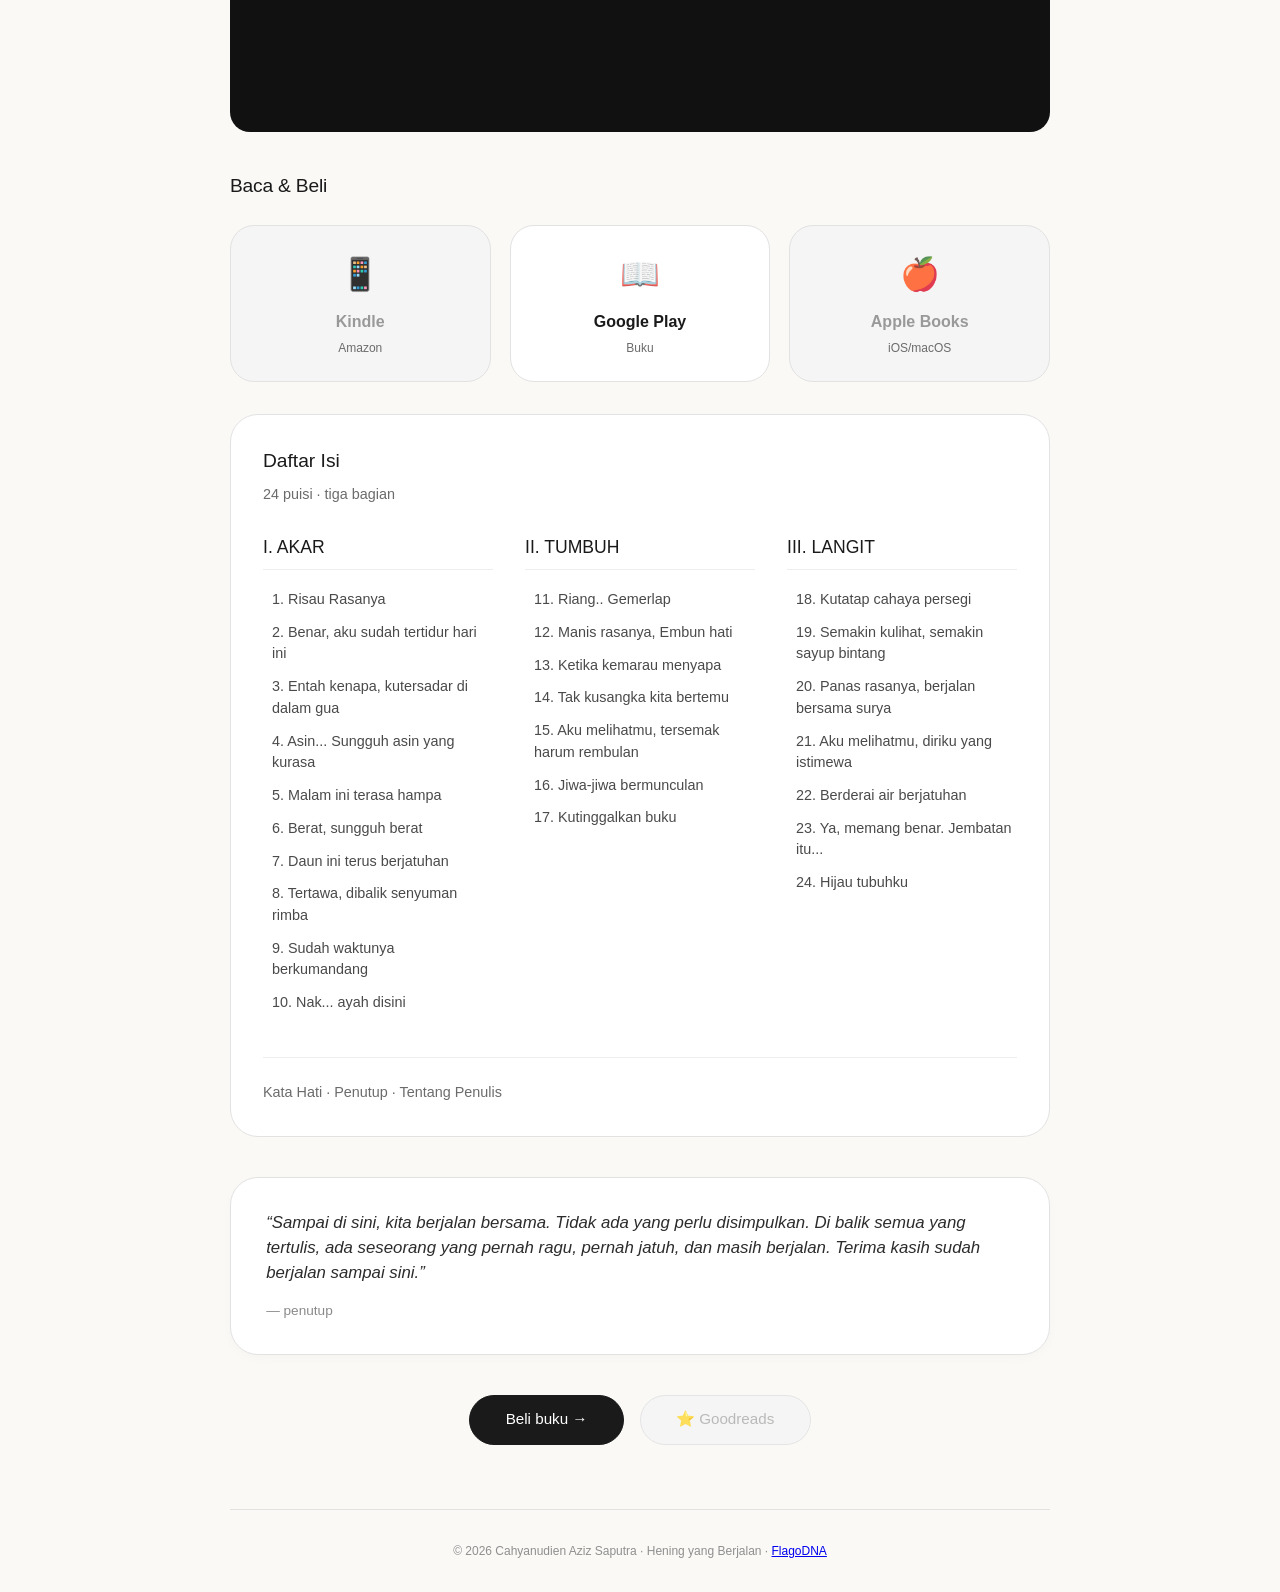
==== commit ed1abe18: "add disabled ui" ====
--- a/index.html
+++ b/index.html
@@ -141,20 +141,26 @@
       <!-- where to buy / read cards -->
       <div class="section-title" id="purchase-books">Baca & Beli</div>
       <div class="purchase-grid">
-        <a href="#" class="purchase-card">
+        <a href="#purchase-books" class="purchase-card disabled-card">
           <span class="purchase-icon">📱</span>
           <span class="purchase-title">Kindle</span>
           <span class="purchase-sub">Amazon</span>
-        </a>
-        <a href="#" class="purchase-card">
+          <span class="unavailable-badge">Belum Tersedia</span>
+        </a>
+        <a
+          href="https://play.google.com/store/books/details?id=xOfFEQAAQBAJ"
+          target="_blank"
+          class="purchase-card"
+        >
           <span class="purchase-icon">📖</span>
           <span class="purchase-title">Google Play</span>
           <span class="purchase-sub">Buku</span>
         </a>
-        <a href="#" class="purchase-card">
+        <a href="#purchase-books" class="purchase-card disabled-card">
           <span class="purchase-icon">🍎</span>
           <span class="purchase-title">Apple Books</span>
           <span class="purchase-sub">iOS/macOS</span>
+          <span class="unavailable-badge">Belum Tersedia</span>
         </a>
       </div>
 
@@ -236,9 +242,11 @@
       </div>
 
       <!-- call to action buttons -->
-      <div class="action-row">
+      <div class="action-row" id="purchase-books">
         <a href="#purchase-books" class="btn-primary"> Beli buku → </a>
-        <a href="#" class="btn-secondary"> ⭐ Goodreads </a>
+        <a href="#purchase-books" class="btn-secondary disabled">
+          ⭐ Goodreads
+        </a>
         <!-- <a href="#" class="btn-secondary"> Baca sampel </a> -->
       </div>
 
--- a/assets/style.css
+++ b/assets/style.css
@@ -223,6 +223,35 @@
       box-shadow: 0 12px 24px -12px rgba(0, 0, 0, 0.15);
   }
 
+  .purchase-card.disabled-card {
+      background: #f5f5f5 !important;
+      color: #999 !important;
+  }
+
+  .purchase-card.disabled-card:hover {
+      border-color: red !important;
+      background: #ffeeee !important;
+      transform: none !important;
+      box-shadow: none !important;
+  }
+
+  .unavailable-badge {
+      display: none;
+      background: #ff4444;
+      color: white;
+      font-size: 0.7rem;
+      font-weight: 600;
+      padding: 0.25rem 0.75rem;
+      border-radius: 20px;
+      margin-top: 0.5rem;
+      text-transform: uppercase;
+      letter-spacing: 0.5px;
+  }
+
+  .purchase-card.disabled-card:hover .unavailable-badge {
+      display: inline-block;
+  }
+
   .purchase-icon {
       font-size: 2rem;
       margin-bottom: 0.8rem;
@@ -387,6 +416,27 @@
       border-color: #1a1a1a;
   }
 
+  .btn-secondary.disabled,
+  .btn-secondary:disabled {
+      background: #f5f5f5;
+      color: #aaa;
+      padding: 0.8rem 2.2rem;
+      border-radius: 40px;
+      text-decoration: none;
+      font-size: 0.95rem;
+      border: 1px solid #e0e0e0;
+      cursor: not-allowed;
+      pointer-events: none;
+      opacity: 0.8;
+  }
+
+  .btn-secondary.disabled:hover,
+  .btn-secondary:disabled:hover {
+      border-color: #e0e0e0;
+      /* No hover change */
+      background: #f5f5f5;
+  }
+
   /* footer */
   .footer {
       margin-top: 4rem;
